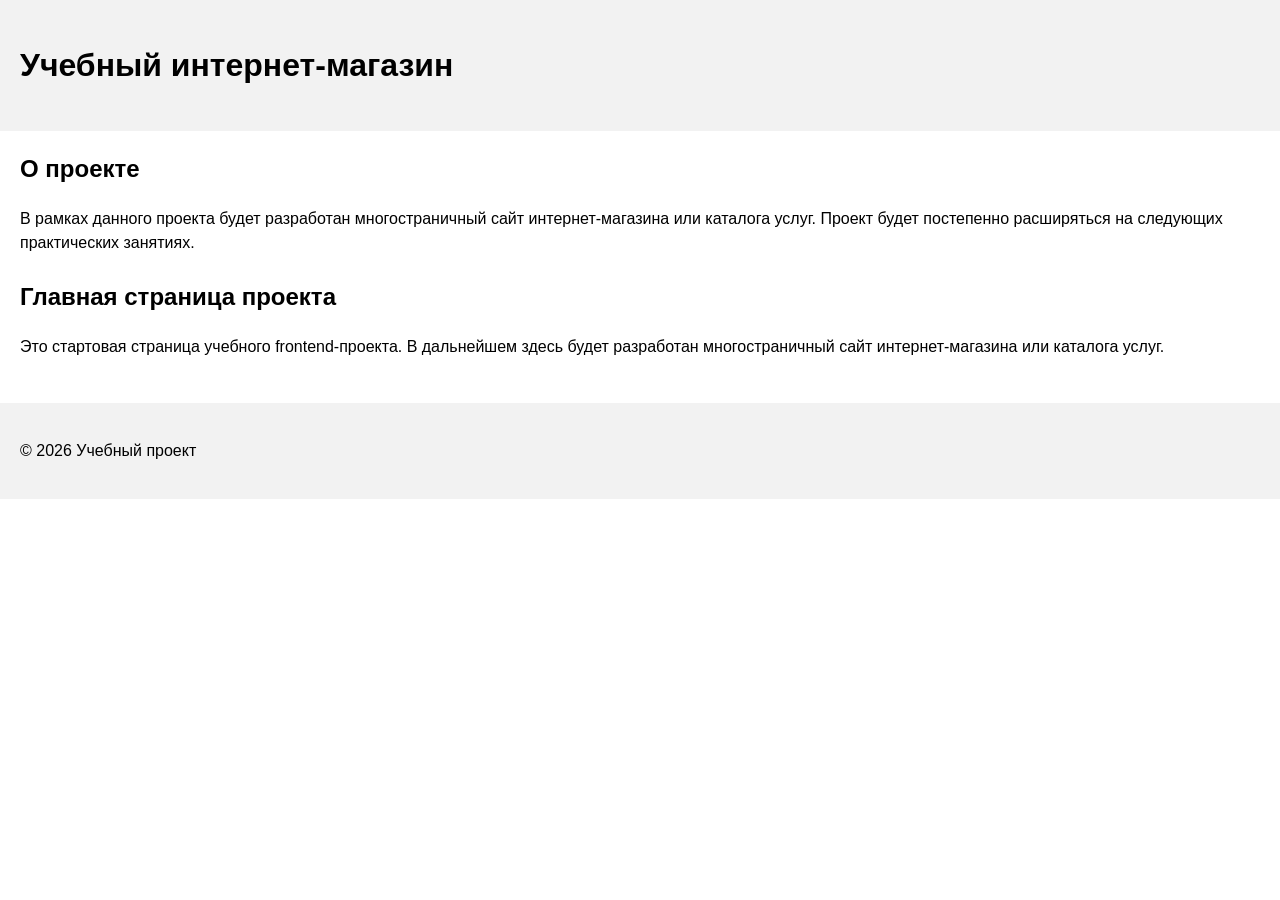
==== index.html @ a5c43457 "feat: add project description section" ====
<!DOCTYPE html>
<html lang="ru">
<head>
    <meta charset="UTF-8">
    <meta name="viewport" content="width=device-width, initial-scale=1.0">
    <title>Каталог товаров</title>
    <link rel="stylesheet" href="css/style.css">
</head>
<body>
    <header>
        <h1>Учебный интернет-магазин</h1>
    </header>
    <main>
        <section>
            <h2>О проекте</h2>
            <p>
                В рамках данного проекта будет разработан многостраничный сайт
                интернет-магазина или каталога услуг. Проект будет постепенно
                расширяться на следующих практических занятиях.
            </p>
        </section>
        <section>
            <h2>Главная страница проекта</h2>
            <p>
                Это стартовая страница учебного frontend-проекта.
                В дальнейшем здесь будет разработан многостраничный сайт
                интернет-магазина или каталога услуг.
            </p>
        </section>
    </main>
    <footer>
        <p>&copy; 2026 Учебный проект</p>
    </footer>
</body>
</html>
---- css/style.css ----
body {
    margin: 0;
    font-family: Arial, sans-serif;
    line-height: 1.5;
}
header,
main,
footer {
    padding: 20px;
}
header {
    background-color: #f2f2f2;
}
footer {
    background-color: #f2f2f2;
}
section {
    margin-bottom: 24px;
}
section h2 {
    margin-top: 0;
}
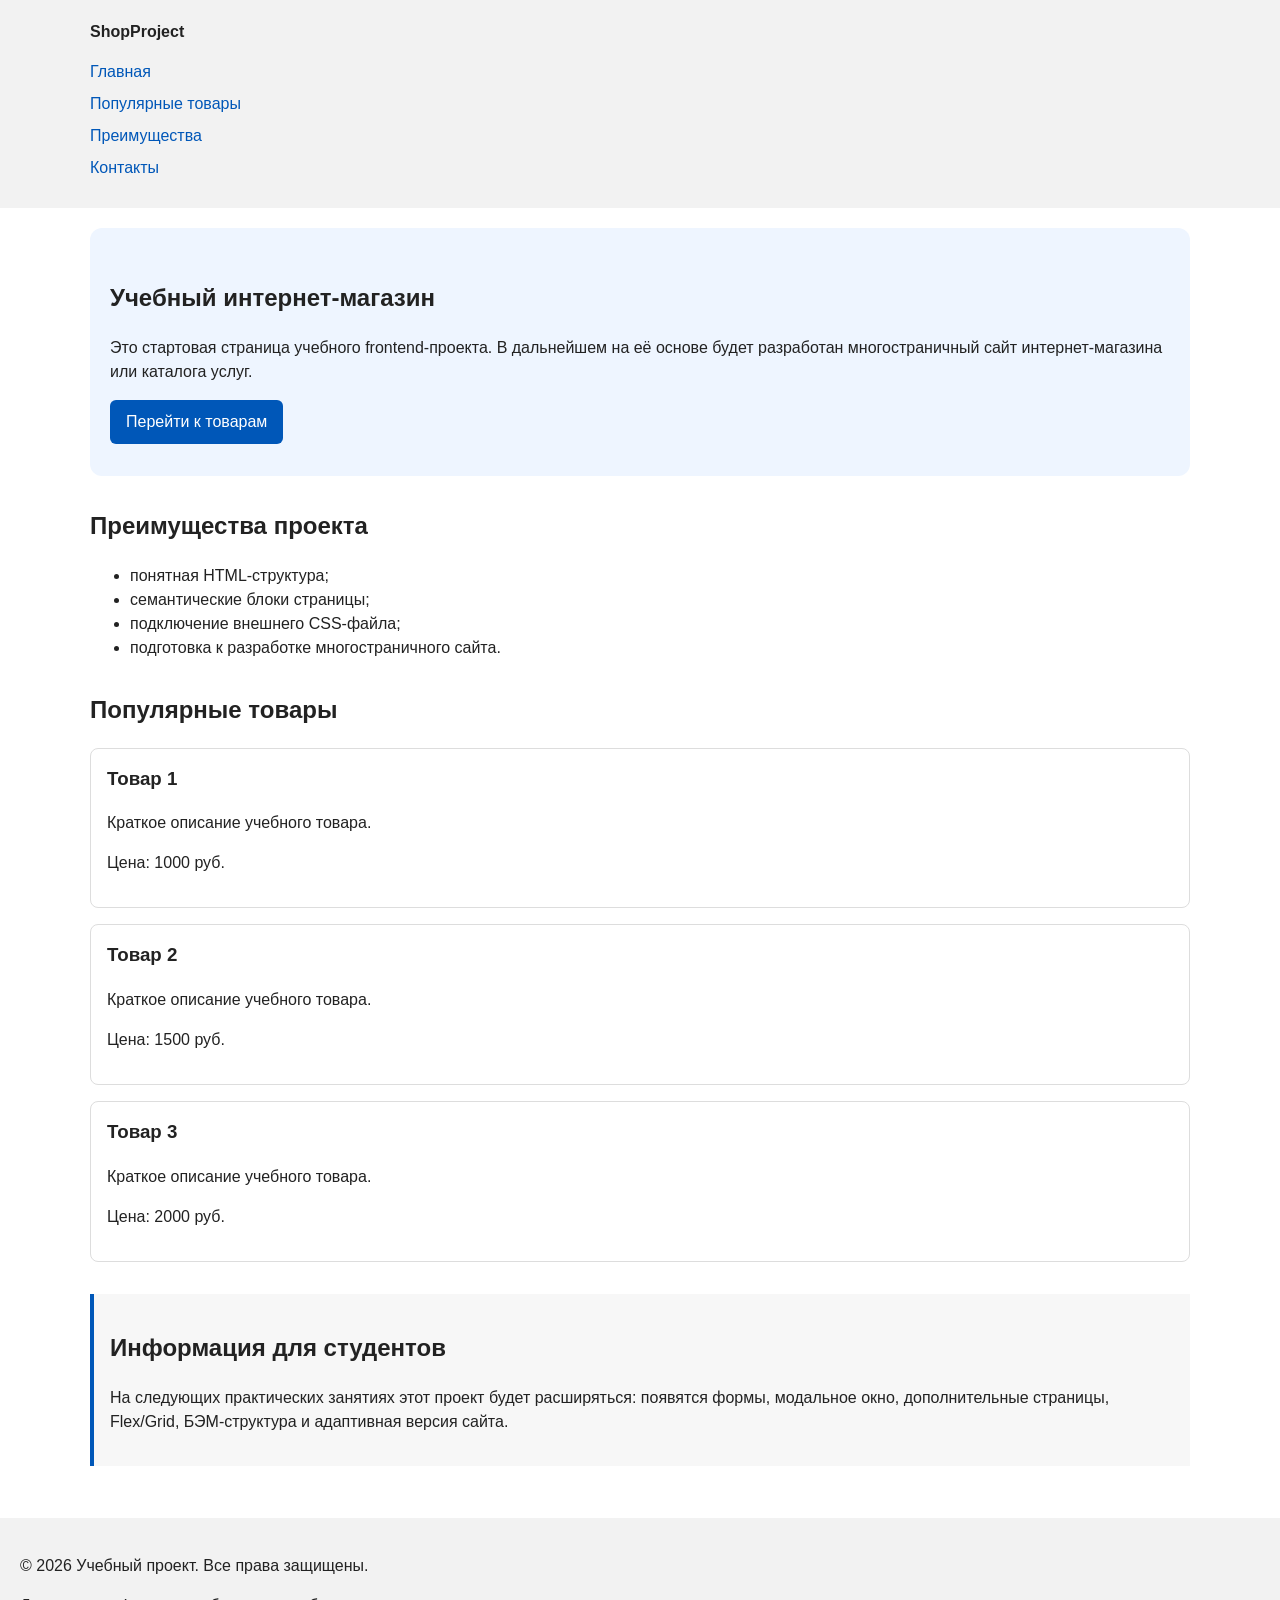
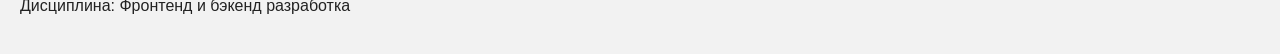
==== commit 74e5b1c3: "feat: add semantic HTML structure and base CSS styles" ====
--- a/index.html
+++ b/index.html
@@ -8,28 +8,67 @@
 </head>
 <body>
     <header>
-        <h1>Учебный интернет-магазин</h1>
+        <div class="site-header">
+            <a class="site-logo" href="index.html">ShopProject</a>
+            <nav class="site-nav" aria-label="Основная навигация">
+                <ul class="site-nav__list">
+                    <li><a href="index.html">Главная</a></li>
+                    <li><a href="#popular">Популярные товары</a></li>
+                    <li><a href="#advantages">Преимущества</a></li>
+                    <li><a href="#contacts">Контакты</a></li>
+                </ul>
+            </nav>
+        </div>
     </header>
     <main>
-        <section>
-            <h2>О проекте</h2>
-            <p>
-                В рамках данного проекта будет разработан многостраничный сайт
-                интернет-магазина или каталога услуг. Проект будет постепенно
-                расширяться на следующих практических занятиях.
-            </p>
-        </section>
-        <section>
-            <h2>Главная страница проекта</h2>
+        <section class="hero">
+            <h1>Учебный интернет-магазин</h1>
             <p>
                 Это стартовая страница учебного frontend-проекта.
-                В дальнейшем здесь будет разработан многостраничный сайт
+                В дальнейшем на её основе будет разработан многостраничный сайт
                 интернет-магазина или каталога услуг.
             </p>
+            <a class="button" href="#popular">Перейти к товарам</a>
         </section>
+        <section class="section" id="advantages">
+            <h2>Преимущества проекта</h2>
+            <ul class="advantages-list">
+                <li>понятная HTML-структура;</li>
+                <li>семантические блоки страницы;</li>
+                <li>подключение внешнего CSS-файла;</li>
+                <li>подготовка к разработке многостраничного сайта.</li>
+            </ul>
+        </section>
+        <section class="section" id="popular">
+            <h2>Популярные товары</h2>
+            <article class="product-card">
+                <h3>Товар 1</h3>
+                <p>Краткое описание учебного товара.</p>
+                <p>Цена: 1000 руб.</p>
+            </article>
+            <article class="product-card">
+                <h3>Товар 2</h3>
+                <p>Краткое описание учебного товара.</p>
+                <p>Цена: 1500 руб.</p>
+             </article>
+            <article class="product-card">
+                <h3>Товар 3</h3>
+                <p>Краткое описание учебного товара.</p>
+                <p>Цена: 2000 руб.</p>
+             </article>
+        </section>
+        <aside class="aside-info">
+            <h2>Информация для студентов</h2>
+            <p>
+                На следующих практических занятиях этот проект будет расширяться:
+                появятся формы, модальное окно, дополнительные страницы, Flex/Grid,
+                БЭМ-структура и адаптивная версия сайта.
+             </p>
+        </aside>
     </main>
-    <footer>
-        <p>&copy; 2026 Учебный проект</p>
+    <footer id="contacts">
+        <p>&copy; 2026 Учебный проект. Все права защищены.</p>
+        <p>Дисциплина: Фронтенд и бэкенд разработка</p>
     </footer>
 </body>
 </html>
--- a/css/style.css
+++ b/css/style.css
@@ -1,22 +1,159 @@
+/*
+Универсальное правило для всех элементов.
+border-box делает расчёт размеров более понятным:
+width включает content, padding и border.
+*/
+* {
+    box-sizing: border-box;
+}
+/*
+Убираем стандартный внешний отступ браузера у body.
+Без этого вокруг страницы может появиться белая рамка.
+*/
 body {
     margin: 0;
     font-family: Arial, sans-serif;
     line-height: 1.5;
+    color: #222222;
+    background-color: #ffffff;
 }
+
+/*
+Задаём внутренние отступы для основных областей страницы.
+Это делает содержимое визуально отделённым от краёв окна браузера.
+*/
 header,
 main,
 footer {
     padding: 20px;
 }
+/*
+Оформляем шапку страницы.
+Пока используется простой светло-серый фон.
+*/
 header {
     background-color: #f2f2f2;
 }
+/*
+Оформляем подвал страницы тем же фоном,
+
+чтобы визуально отделить его от основного содержимого.
+*/
 footer {
     background-color: #f2f2f2;
 }
-section {
-    margin-bottom: 24px;
+
+/*
+Ограничиваем ширину содержимого шапки,
+чтобы оно не растягивалось слишком сильно на широких экранах.
+*/
+.site-header {
+    max-width: 1100px;
+    margin: 0 auto;
 }
-section h2 {
+/*
+Оформляем текстовый логотип.
+*/
+.site-logo {
+    font-weight: bold;
+    text-decoration: none;
+    color: #222222;
+}
+/*
+Убираем стандартные отступы и маркеры списка навигации.
+*/
+.site-nav__list {
+    padding: 0;
+    margin: 16px 0 0;
+    list-style: none;
+}
+/*
+Добавляем расстояние между пунктами меню.
+*/
+.site-nav__list li {
+    margin-bottom: 8px;
+}
+/*
+Оформляем ссылки меню.
+*/
+.site-nav__list a {
+    color: #0057b8;
+    text-decoration: none;
+}
+/*
+При наведении мыши подчёркиваем ссылку.
+Подробно состояния интерфейса будут рассмотрены в практической работе 1.7.
+*/
+.site-nav__list a:hover {
+    text-decoration: underline;
+}
+
+/*
+Hero-блок — первый крупный блок страницы.
+Он визуально отделяется от остальных разделов фоном и отступами.
+*/
+.hero {
+    max-width: 1100px;
+    margin: 0 auto 32px;
+    padding: 32px 20px;
+    background-color: #eef5ff;
+    border-radius: 12px;
+}
+/*
+Общий класс для разделов страницы.
+*/
+.section {
+    max-width: 1100px;
+    margin: 0 auto 32px;
+}
+/*
+Убираем лишний верхний отступ у заголовков разделов.
+*/
+.section h2 {
     margin-top: 0;
+}
+/*
+Карточка товара — самостоятельный блок.
+На следующих занятиях карточки будут доработаны и выстроены в сетку.
+*/
+.product-card {
+    margin-bottom: 16px;
+    padding: 16px;
+    border: 1px solid #dddddd;
+    border-radius: 8px;
+    background-color: #ffffff;
+}
+/*
+Убираем лишний верхний отступ у заголовка карточки.
+*/
+.product-card h3 {
+    margin-top: 0;
+}
+
+/*
+Пока это обычная ссылка, но визуально она оформляется как кнопка.
+*/
+.button {
+    display: inline-block;
+    padding: 10px 16px;
+    color: #ffffff;
+    background-color: #0057b8;
+    text-decoration: none;
+    border-radius: 6px;
+}
+/*
+Простое состояние наведения для кнопки.
+*/
+.button:hover {
+    background-color: #003f86;
+}
+/*
+Дополнительный информационный блок.
+*/
+.aside-info {
+    max-width: 1100px;
+    margin: 0 auto 32px;
+    padding: 16px;
+    border-left: 4px solid #0057b8;
+    background-color: #f7f7f7;
 }
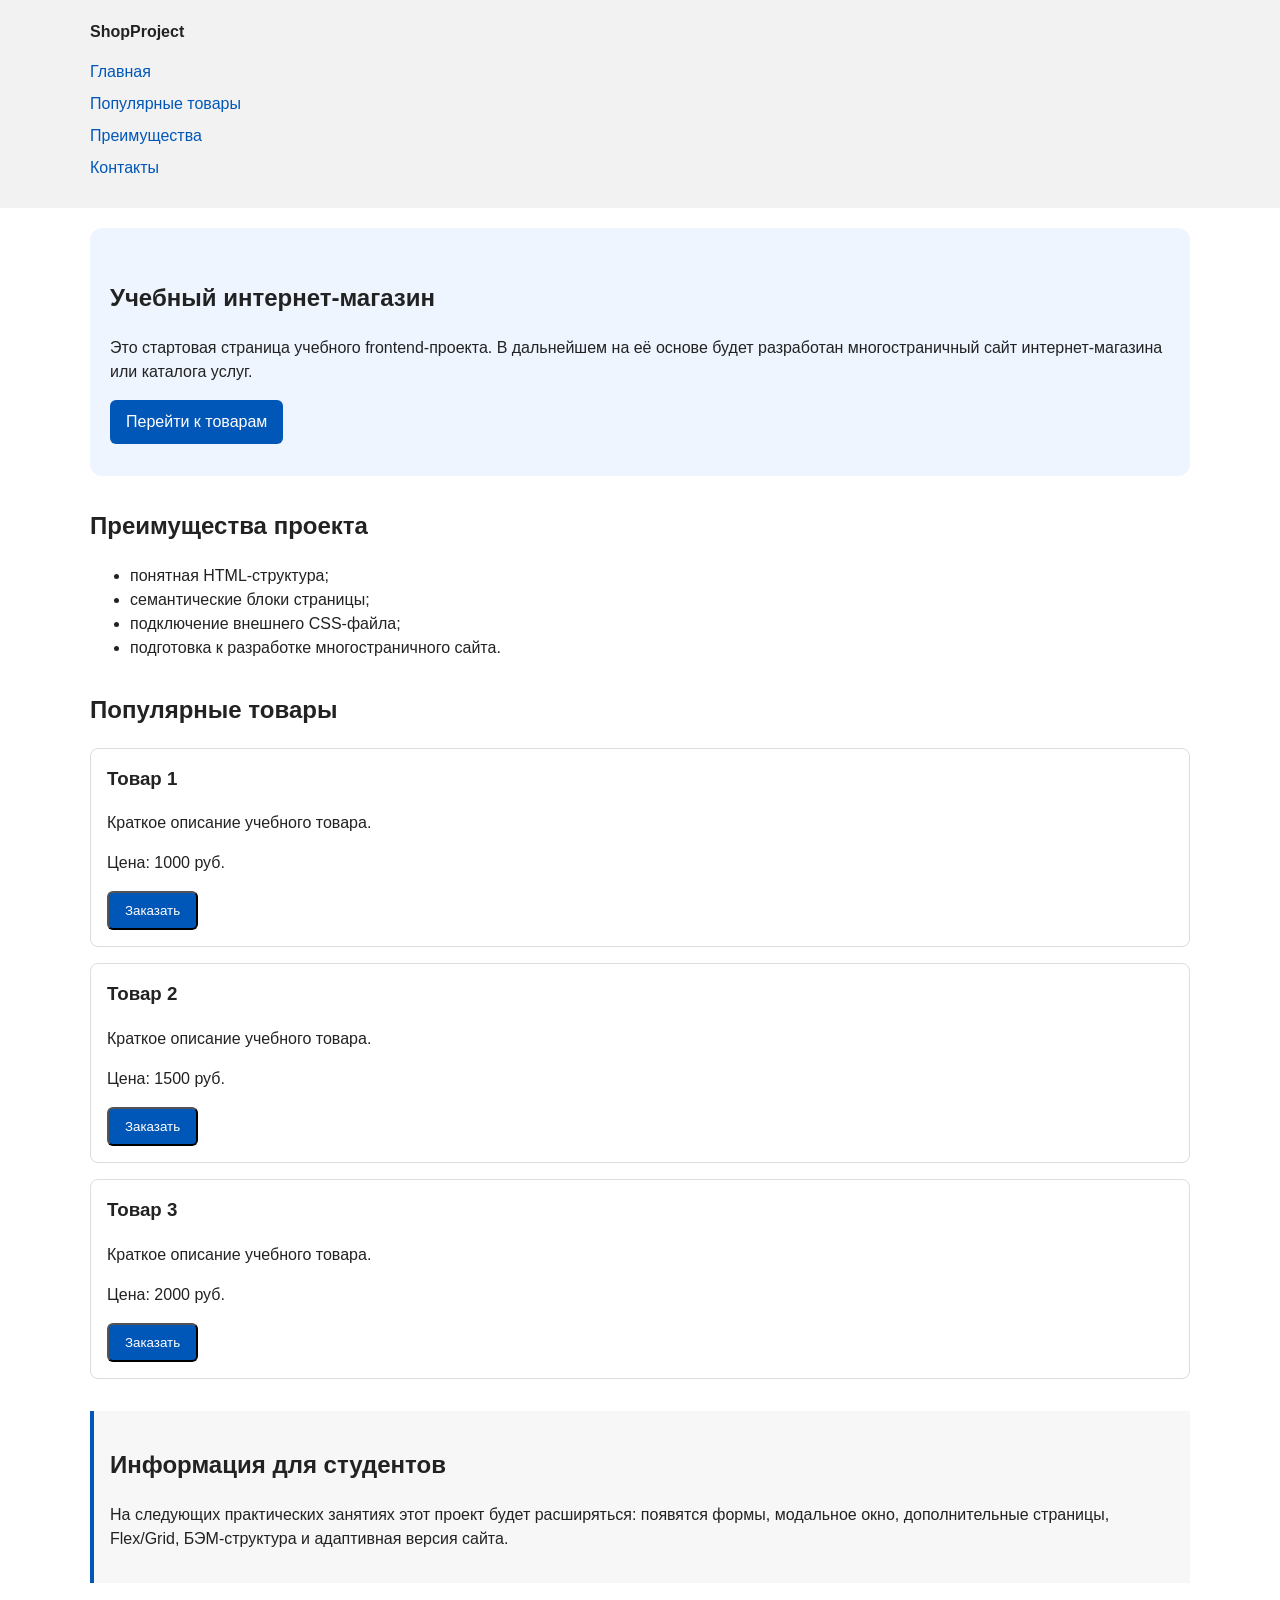
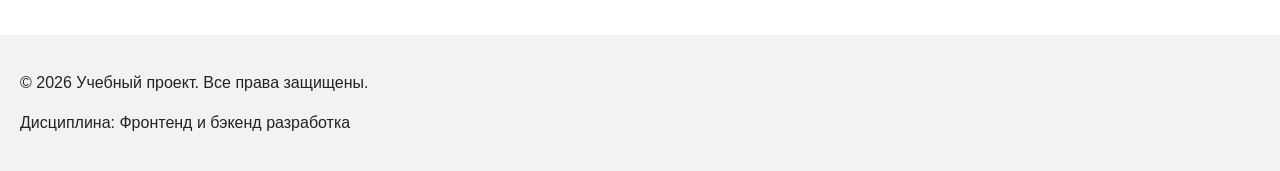
==== commit be32fccc: "feat: add order form modal and validation" ====
--- a/index.html
+++ b/index.html
@@ -5,6 +5,7 @@
     <meta name="viewport" content="width=device-width, initial-scale=1.0">
     <title>Каталог товаров</title>
     <link rel="stylesheet" href="css/style.css">
+    <script src="js/main.js" defer></script>
 </head>
 <body>
     <header>
@@ -45,16 +46,25 @@
                 <h3>Товар 1</h3>
                 <p>Краткое описание учебного товара.</p>
                 <p>Цена: 1000 руб.</p>
+                <button class="button product-card__button" type="button" data-product="Товар1">
+                    Заказать
+                </button>
             </article>
             <article class="product-card">
                 <h3>Товар 2</h3>
                 <p>Краткое описание учебного товара.</p>
                 <p>Цена: 1500 руб.</p>
+                 <button class="button product-card__button" type="button" data-product="Товар1">
+                    Заказать
+                </button>
              </article>
             <article class="product-card">
                 <h3>Товар 3</h3>
                 <p>Краткое описание учебного товара.</p>
                 <p>Цена: 2000 руб.</p>
+                 <button class="button product-card__button" type="button" data-product="Товар1">
+                    Заказать
+                </button>
              </article>
         </section>
         <aside class="aside-info">
@@ -70,5 +80,101 @@
         <p>&copy; 2026 Учебный проект. Все права защищены.</p>
         <p>Дисциплина: Фронтенд и бэкенд разработка</p>
     </footer>
+
+    <dialog class="order-dialog" id="order-dialog" aria-labelledby="order-dialog-title">
+        <h2 id="order-dialog-title">Оформление заявки</h2>
+        <form class="order-form" id="order-form" action="#" method="post" novalidate>
+             <input id="selected-product" name="selected-product" type="hidden">
+
+    <div class="form-field">
+      <label for="order-name">Имя</label>
+      <input
+        id="order-name"
+        name="name"
+        type="text"
+        placeholder="Введите ваше имя"
+        minlength="2"
+        autocomplete="given-name"
+        required
+      >
+    </div>
+
+    <div class="form-field">
+      <label for="order-email">E-mail</label>
+      <input
+        id="order-email"
+        name="email"
+        type="email"
+        placeholder="example@mail.ru"
+        autocomplete="email"
+        required
+      >
+    </div>
+
+    <div class="form-field">
+      <label for="order-phone">Телефон</label>
+      <input
+        id="order-phone"
+        name="phone"
+        type="tel"
+        inputmode="tel"
+        placeholder="+7 (900) 000-00-00"
+        pattern="^\+7 \(\d{3}\) \d{3}-\d{2}-\d{2}$"
+        required
+      >
+      <small>Формат: +7 (900) 000-00-00</small>
+    </div>
+
+    <div class="form-field">
+      <label for="order-date">Дата связи</label>
+      <input
+        id="order-date"
+        name="date"
+        type="date"
+      >
+    </div>
+
+    <div class="form-field">
+      <label for="order-topic">Тема заявки</label>
+      <select id="order-topic" name="topic" required>
+        <option value="">Выберите тему</option>
+        <option value="product">Заказ товара</option>
+        <option value="consultation">Консультация</option>
+        <option value="delivery">Доставка</option>
+      </select>
+    </div>
+
+    <div class="form-field">
+      <label for="order-comment">Комментарий</label>
+      <textarea
+        id="order-comment"
+        name="comment"
+        rows="4"
+        placeholder="Укажите дополнительную информацию"
+      ></textarea>
+    </div>
+
+    <div class="form-field form-field--checkbox">
+      <label>
+        <input
+          id="order-agreement"
+          name="agreement"
+          type="checkbox"
+          required
+        >
+        Я согласен на обработку данных
+      </label>
+    </div>
+
+    <div class="form-actions">
+      <button type="button" id="close-order-dialog">Закрыть</button>
+      <button type="submit">Отправить заявку</button>
+    </div>
+  </form>
+</dialog>
+
+<p class="success-message" id="success-message" hidden>
+  Форма успешно отправлена!
+</p>
 </body>
 </html>
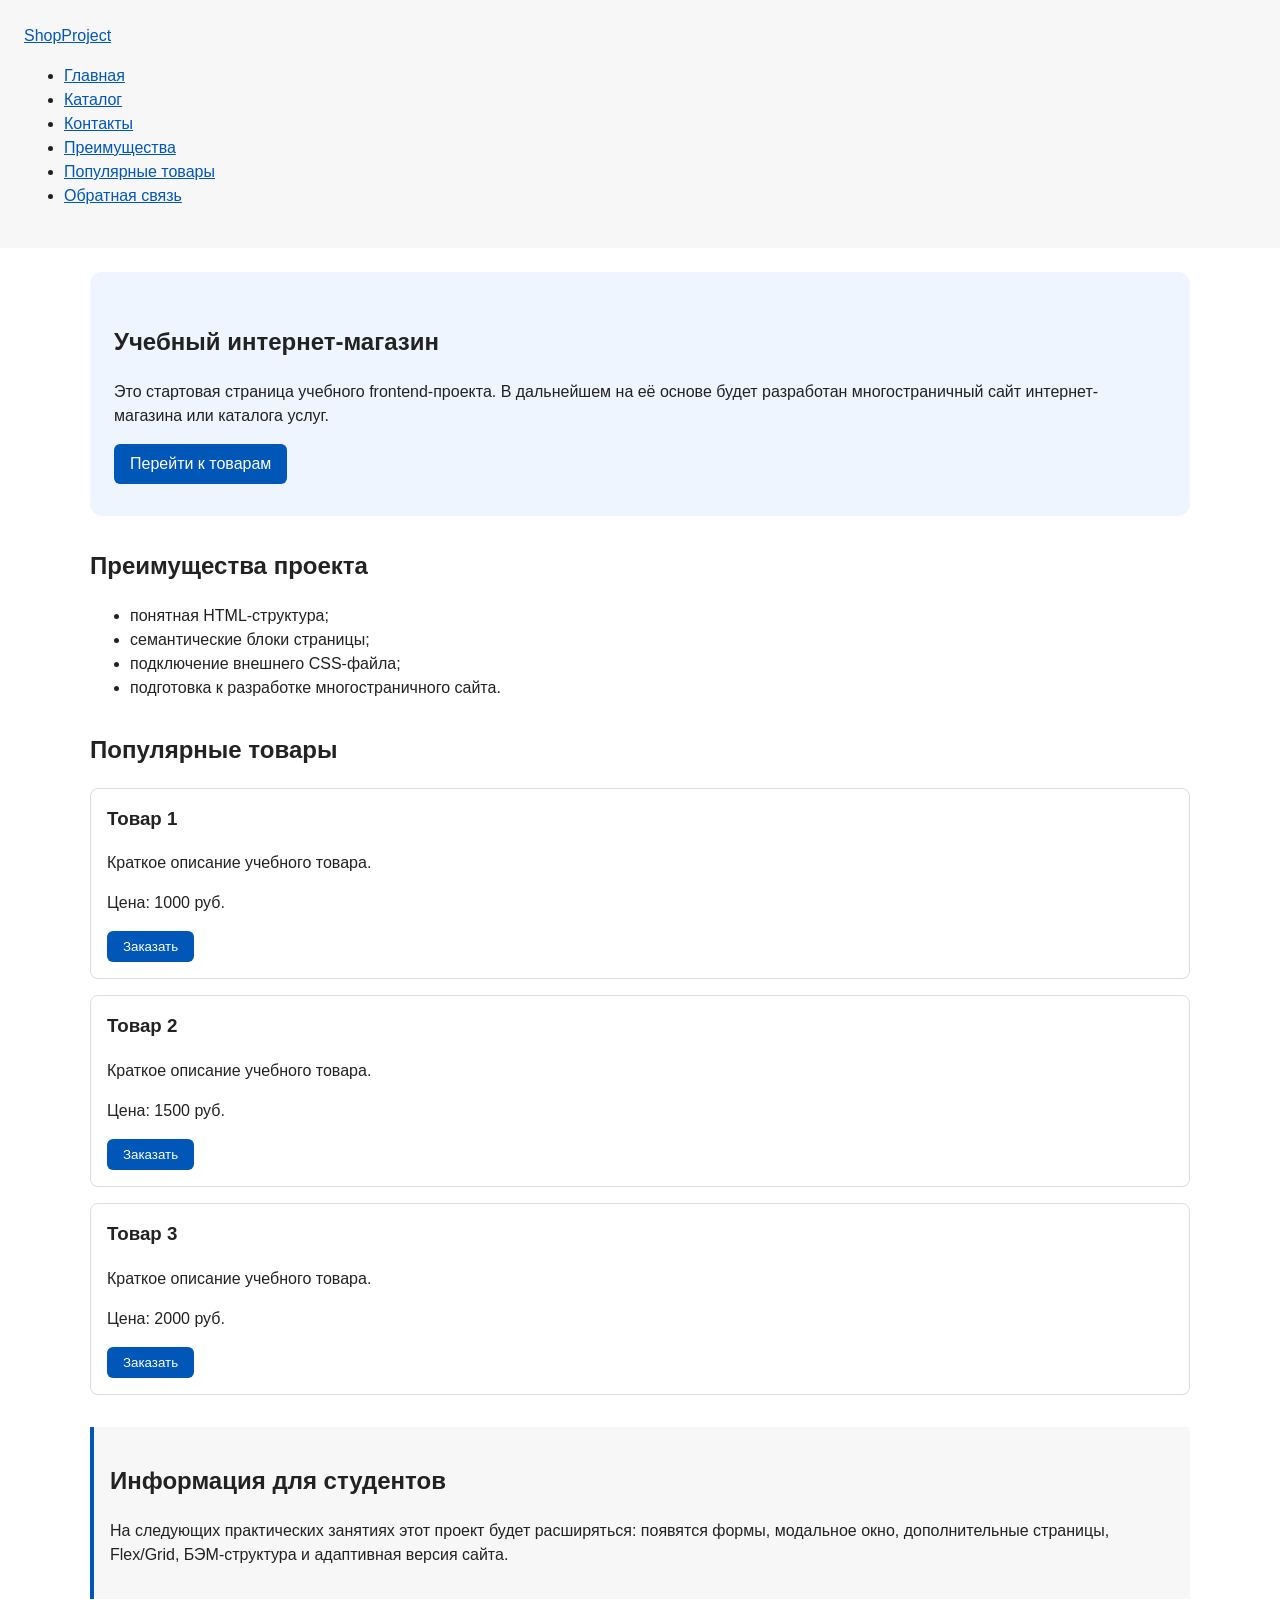
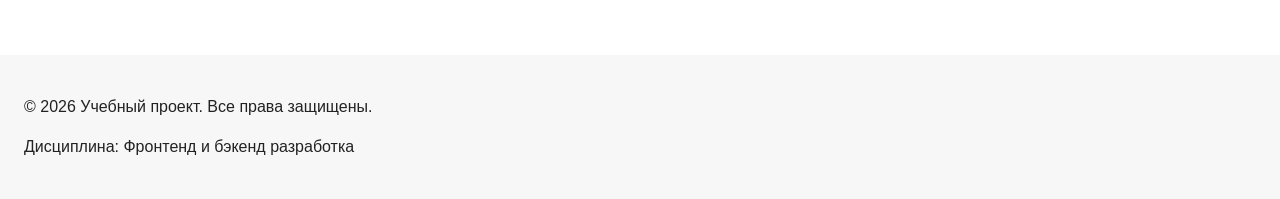
==== commit e0c75600: "отредачил" ====
--- a/index.html
+++ b/index.html
@@ -6,6 +6,10 @@
     <title>Каталог товаров</title>
     <link rel="stylesheet" href="css/style.css">
     <script src="js/main.js" defer></script>
+    <meta property="og:type" content="website">
+    <meta property="og:title" content="Учебный интернет-магазин">
+    <meta property="og:description" content="Учебный frontend-проект интернет-магазина.">
+    <meta property="og:image" content="https://DubVolodenka.github.io/kr1-html-css-shop/images/preview.jpg">
 </head>
 <body>
     <header>
@@ -13,10 +17,12 @@
             <a class="site-logo" href="index.html">ShopProject</a>
             <nav class="site-nav" aria-label="Основная навигация">
                 <ul class="site-nav__list">
-                    <li><a href="index.html">Главная</a></li>
-                    <li><a href="#popular">Популярные товары</a></li>
-                    <li><a href="#advantages">Преимущества</a></li>
-                    <li><a href="#contacts">Контакты</a></li>
+                  <li><a href="index.html">Главная</a></li>
+                  <li><a href="catalog.html">Каталог</a></li>
+                  <li><a href="contacts.html">Контакты</a></li>
+                  <li><a href="index.html#advantages">Преимущества</a></li>
+                  <li><a href="index.html#popular">Популярные товары</a></li>
+                  <li><a href="index.html#contacts">Обратная связь</a></li>
                 </ul>
             </nav>
         </div>
--- a/css/style.css
+++ b/css/style.css
@@ -1,159 +1,247 @@
-/*
-Универсальное правило для всех элементов.
-border-box делает расчёт размеров более понятным:
-width включает content, padding и border.
-*/
+/* =========================================
+   1. Переменные проекта
+   ========================================= */
+:root {
+  /* Основные цвета проекта */
+  --color-bg: #ffffff;
+  --color-text: #222222;
+  --color-muted: #666666;
+  --color-primary: #0057b8;
+  --color-primary-dark: #003f86;
+  --color-border: #dddddd;
+  --color-surface: #f7f7f7;
+  --color-surface-accent: #eef5ff;
+  --color-danger: #b00020;
+  --color-success: #168a2f;
+  --color-success-bg: #eefaf0;
+  --color-white: #ffffff;
+
+  /* Отступы */
+  --space-xs: 4px;
+  --space-sm: 8px;
+  --space-md: 16px;
+  --space-lg: 24px;
+  --space-xl: 32px;
+
+  /* Скругления */
+  --radius-sm: 6px;
+  --radius-md: 8px;
+  --radius-lg: 12px;
+
+  /* Размеры */
+  --container-width: 1100px;
+}
+
+/* =========================================
+   2. Базовые стили
+   ========================================= */
 * {
-    box-sizing: border-box;
-}
-/*
-Убираем стандартный внешний отступ браузера у body.
-Без этого вокруг страницы может появиться белая рамка.
-*/
+  box-sizing: border-box;
+}
+
 body {
-    margin: 0;
-    font-family: Arial, sans-serif;
-    line-height: 1.5;
-    color: #222222;
-    background-color: #ffffff;
-}
-
-/*
-Задаём внутренние отступы для основных областей страницы.
-Это делает содержимое визуально отделённым от краёв окна браузера.
-*/
+  margin: 0;
+  font-family: Arial, sans-serif;
+  line-height: 1.5;
+  color: var(--color-text);
+  background-color: var(--color-bg);
+}
+
 header,
 main,
 footer {
-    padding: 20px;
-}
-/*
-Оформляем шапку страницы.
-Пока используется простой светло-серый фон.
-*/
+  padding: var(--space-lg);
+}
+
 header {
-    background-color: #f2f2f2;
-}
-/*
-Оформляем подвал страницы тем же фоном,
-
-чтобы визуально отделить его от основного содержимого.
-*/
+  background-color: var(--color-surface);
+}
+
 footer {
-    background-color: #f2f2f2;
-}
-
-/*
-Ограничиваем ширину содержимого шапки,
-чтобы оно не растягивалось слишком сильно на широких экранах.
-*/
-.site-header {
-    max-width: 1100px;
-    margin: 0 auto;
-}
-/*
-Оформляем текстовый логотип.
-*/
-.site-logo {
-    font-weight: bold;
-    text-decoration: none;
-    color: #222222;
-}
-/*
-Убираем стандартные отступы и маркеры списка навигации.
-*/
-.site-nav__list {
-    padding: 0;
-    margin: 16px 0 0;
-    list-style: none;
-}
-/*
-Добавляем расстояние между пунктами меню.
-*/
-.site-nav__list li {
-    margin-bottom: 8px;
-}
-/*
-Оформляем ссылки меню.
-*/
-.site-nav__list a {
-    color: #0057b8;
-    text-decoration: none;
-}
-/*
-При наведении мыши подчёркиваем ссылку.
-Подробно состояния интерфейса будут рассмотрены в практической работе 1.7.
-*/
-.site-nav__list a:hover {
-    text-decoration: underline;
-}
-
-/*
-Hero-блок — первый крупный блок страницы.
-Он визуально отделяется от остальных разделов фоном и отступами.
-*/
+  background-color: var(--color-surface);
+}
+
+/* =========================================
+   3. Общие элементы интерфейса
+   ========================================= */
+a {
+  color: var(--color-primary);
+}
+
+a:hover {
+  color: var(--color-primary-dark);
+}
+
+a:focus-visible {
+  outline: 2px solid var(--color-primary);
+  outline-offset: 3px;
+}
+
+.button {
+  display: inline-block;
+  padding: var(--space-sm) var(--space-md);
+  color: var(--color-white);
+  background-color: var(--color-primary);
+  text-decoration: none;
+  border: none;
+  border-radius: var(--radius-sm);
+  cursor: pointer;
+}
+
+.button:hover {
+  background-color: var(--color-primary-dark);
+}
+
+.button:focus-visible {
+  outline: 2px solid var(--color-primary);
+  outline-offset: 3px;
+}
+
+.button:disabled {
+  opacity: 0.6;
+  cursor: not-allowed;
+}
+
+/* =========================================
+   4. Компоненты страницы
+   ========================================= */
 .hero {
-    max-width: 1100px;
-    margin: 0 auto 32px;
-    padding: 32px 20px;
-    background-color: #eef5ff;
-    border-radius: 12px;
-}
-/*
-Общий класс для разделов страницы.
-*/
+  max-width: var(--container-width);
+  margin: 0 auto var(--space-xl);
+  padding: var(--space-xl) var(--space-lg);
+  background-color: var(--color-surface-accent);
+  border-radius: var(--radius-lg);
+}
+
 .section {
-    max-width: 1100px;
-    margin: 0 auto 32px;
-}
-/*
-Убираем лишний верхний отступ у заголовков разделов.
-*/
+  max-width: var(--container-width);
+  margin: 0 auto var(--space-xl);
+}
+
 .section h2 {
-    margin-top: 0;
-}
-/*
-Карточка товара — самостоятельный блок.
-На следующих занятиях карточки будут доработаны и выстроены в сетку.
-*/
+  margin-top: 0;
+}
+
 .product-card {
-    margin-bottom: 16px;
-    padding: 16px;
-    border: 1px solid #dddddd;
-    border-radius: 8px;
-    background-color: #ffffff;
-}
-/*
-Убираем лишний верхний отступ у заголовка карточки.
-*/
+  margin-bottom: var(--space-md);
+  padding: var(--space-md);
+  border: 1px solid var(--color-border);
+  border-radius: var(--radius-md);
+  background-color: var(--color-bg);
+}
+
+.product-card:hover {
+  border-color: var(--color-primary);
+}
+
 .product-card h3 {
-    margin-top: 0;
-}
-
-/*
-Пока это обычная ссылка, но визуально она оформляется как кнопка.
-*/
-.button {
-    display: inline-block;
-    padding: 10px 16px;
-    color: #ffffff;
-    background-color: #0057b8;
-    text-decoration: none;
-    border-radius: 6px;
-}
-/*
-Простое состояние наведения для кнопки.
-*/
-.button:hover {
-    background-color: #003f86;
-}
-/*
-Дополнительный информационный блок.
-*/
+  margin-top: 0;
+}
+
 .aside-info {
-    max-width: 1100px;
-    margin: 0 auto 32px;
-    padding: 16px;
-    border-left: 4px solid #0057b8;
-    background-color: #f7f7f7;
+  max-width: var(--container-width);
+  margin: 0 auto var(--space-xl);
+  padding: var(--space-md);
+  border-left: 4px solid var(--color-primary);
+  background-color: var(--color-surface);
+}
+
+/* =========================================
+   5. Форма и модальное окно
+   ========================================= */
+.order-dialog {
+  width: min(100% - 32px, 560px);
+  padding: var(--space-lg);
+  border: none;
+  border-radius: var(--radius-lg);
+}
+
+.order-dialog::backdrop {
+  background-color: rgba(0, 0, 0, 0.5);
+}
+
+.form-field {
+  margin-bottom: var(--space-md);
+}
+
+.form-field label {
+  display: block;
+  margin-bottom: var(--space-xs);
+}
+
+.form-field input,
+.form-field select,
+.form-field textarea {
+  width: 100%;
+  padding: 10px 12px;
+  border: 1px solid var(--color-border);
+  border-radius: var(--radius-sm);
+  font: inherit;
+}
+
+.form-field input[type="checkbox"] {
+  width: auto;
+}
+
+.form-field small {
+  display: block;
+  margin-top: var(--space-xs);
+  color: var(--color-muted);
+}
+
+.form-field input:hover,
+.form-field select:hover,
+.form-field textarea:hover {
+  border-color: var(--color-primary);
+}
+
+.form-field input:focus-visible,
+.form-field select:focus-visible,
+.form-field textarea:focus-visible,
+.form-actions button:focus-visible {
+  outline: 2px solid var(--color-primary);
+  outline-offset: 3px;
+}
+
+[aria-invalid="true"] {
+  border-color: var(--color-danger);
+}
+
+.success-message {
+  max-width: var(--container-width);
+  margin: var(--space-lg) auto;
+  padding: var(--space-md);
+  border-left: 4px solid var(--color-success);
+  background-color: var(--color-success-bg);
+}
+
+/* =========================================
+   6. Навигация (хлебные крошки)
+   ========================================= */
+.breadcrumbs {
+  max-width: var(--container-width);
+  margin: 0 auto var(--space-md);
+  font-size: 14px;
+  color: var(--color-muted);
+}
+
+.breadcrumbs a {
+  color: var(--color-primary);
+}
+
+.breadcrumbs span::before {
+  content: " / ";
+  color: var(--color-muted);
+}
+
+/* =========================================
+   7. Поведение и доступность
+   ========================================= */
+html {
+  scroll-behavior: smooth;
+}
+
+:target {
+  outline: 2px dashed var(--color-primary);
+  outline-offset: 4px;
 }
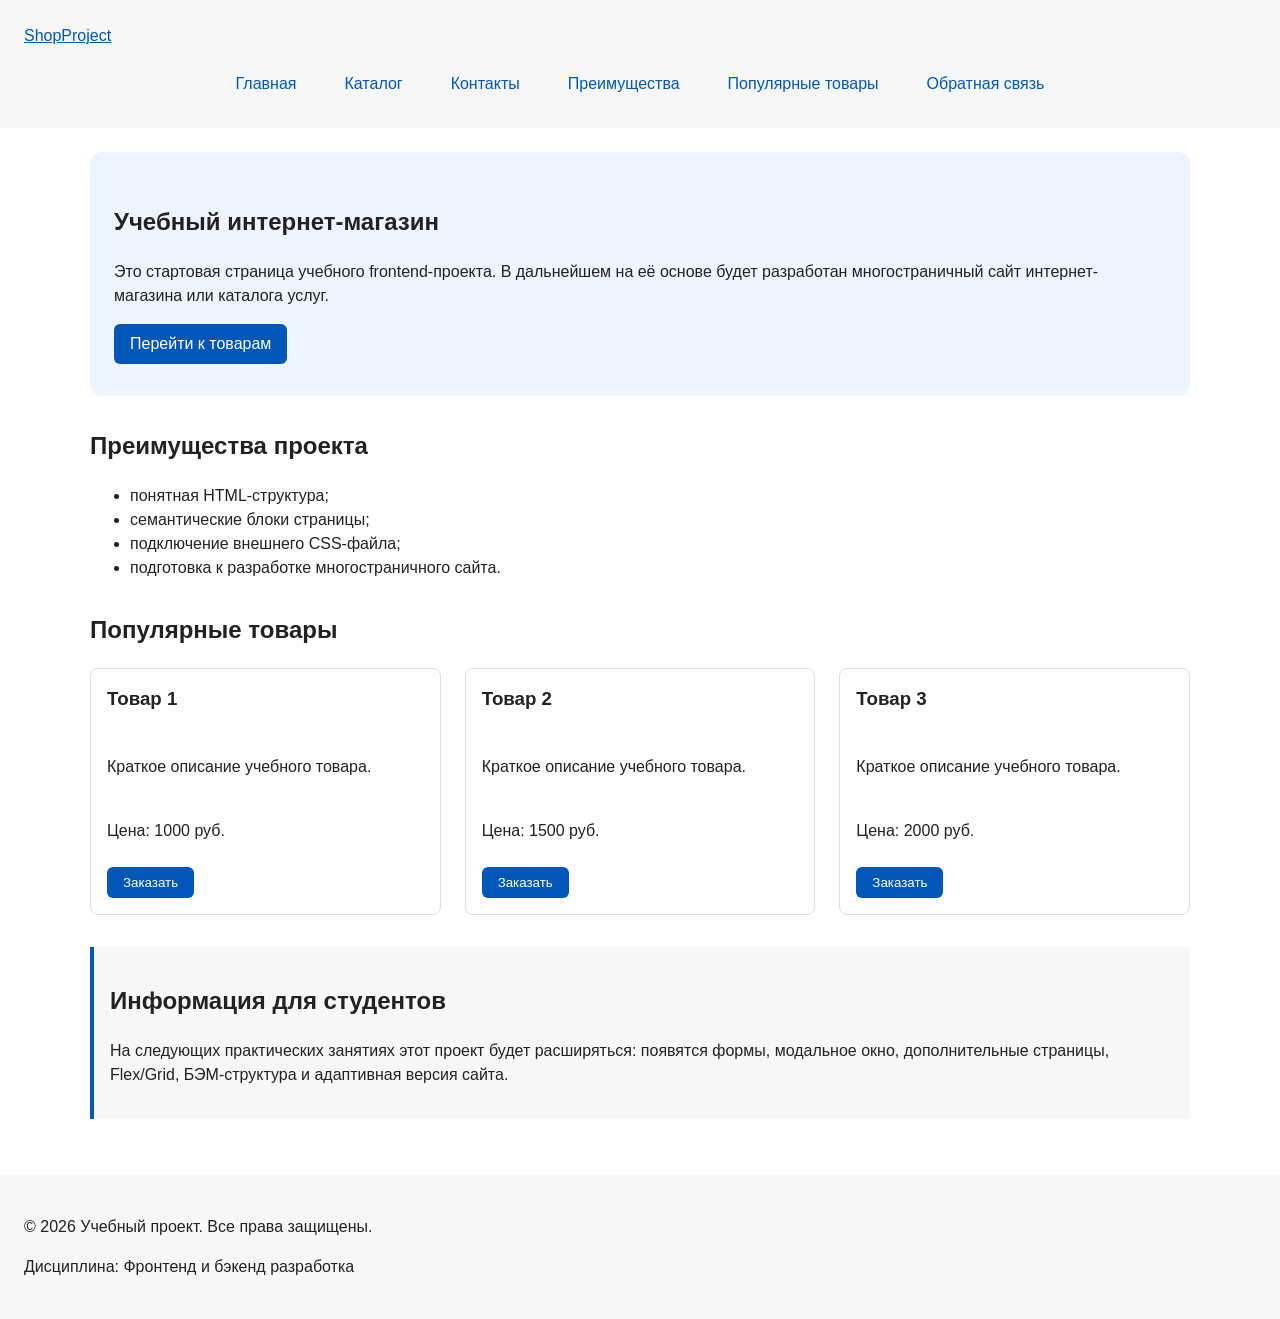
==== commit 813ab887: "feat: add flex navigation and grid catalog layout" ====
--- a/index.html
+++ b/index.html
@@ -1,186 +1,198 @@
 <!DOCTYPE html>
 <html lang="ru">
 <head>
-    <meta charset="UTF-8">
-    <meta name="viewport" content="width=device-width, initial-scale=1.0">
-    <title>Каталог товаров</title>
-    <link rel="stylesheet" href="css/style.css">
-    <script src="js/main.js" defer></script>
-    <meta property="og:type" content="website">
-    <meta property="og:title" content="Учебный интернет-магазин">
-    <meta property="og:description" content="Учебный frontend-проект интернет-магазина.">
-    <meta property="og:image" content="https://DubVolodenka.github.io/kr1-html-css-shop/images/preview.jpg">
+  <meta charset="UTF-8">
+  <meta name="viewport" content="width=device-width, initial-scale=1.0">
+  <title>Каталог товаров</title>
+  <link rel="stylesheet" href="css/style.css">
+  <script src="js/main.js" defer></script>
+  <meta property="og:type" content="website">
+  <meta property="og:title" content="Учебный интернет-магазин">
+  <meta property="og:description" content="Учебный frontend-проект интернет-магазина.">
+  <meta property="og:image" content="https://DubVolodenka.github.io/kr1-html-css-shop/images/preview.jpg">
 </head>
 <body>
-    <header>
-        <div class="site-header">
-            <a class="site-logo" href="index.html">ShopProject</a>
-            <nav class="site-nav" aria-label="Основная навигация">
-                <ul class="site-nav__list">
-                  <li><a href="index.html">Главная</a></li>
-                  <li><a href="catalog.html">Каталог</a></li>
-                  <li><a href="contacts.html">Контакты</a></li>
-                  <li><a href="index.html#advantages">Преимущества</a></li>
-                  <li><a href="index.html#popular">Популярные товары</a></li>
-                  <li><a href="index.html#contacts">Обратная связь</a></li>
-                </ul>
-            </nav>
-        </div>
-    </header>
-    <main>
-        <section class="hero">
-            <h1>Учебный интернет-магазин</h1>
-            <p>
-                Это стартовая страница учебного frontend-проекта.
-                В дальнейшем на её основе будет разработан многостраничный сайт
-                интернет-магазина или каталога услуг.
-            </p>
-            <a class="button" href="#popular">Перейти к товарам</a>
-        </section>
-        <section class="section" id="advantages">
-            <h2>Преимущества проекта</h2>
-            <ul class="advantages-list">
-                <li>понятная HTML-структура;</li>
-                <li>семантические блоки страницы;</li>
-                <li>подключение внешнего CSS-файла;</li>
-                <li>подготовка к разработке многостраничного сайта.</li>
-            </ul>
-        </section>
-        <section class="section" id="popular">
-            <h2>Популярные товары</h2>
-            <article class="product-card">
-                <h3>Товар 1</h3>
-                <p>Краткое описание учебного товара.</p>
-                <p>Цена: 1000 руб.</p>
-                <button class="button product-card__button" type="button" data-product="Товар1">
-                    Заказать
-                </button>
-            </article>
-            <article class="product-card">
-                <h3>Товар 2</h3>
-                <p>Краткое описание учебного товара.</p>
-                <p>Цена: 1500 руб.</p>
-                 <button class="button product-card__button" type="button" data-product="Товар1">
-                    Заказать
-                </button>
-             </article>
-            <article class="product-card">
-                <h3>Товар 3</h3>
-                <p>Краткое описание учебного товара.</p>
-                <p>Цена: 2000 руб.</p>
-                 <button class="button product-card__button" type="button" data-product="Товар1">
-                    Заказать
-                </button>
-             </article>
-        </section>
-        <aside class="aside-info">
-            <h2>Информация для студентов</h2>
-            <p>
-                На следующих практических занятиях этот проект будет расширяться:
-                появятся формы, модальное окно, дополнительные страницы, Flex/Grid,
-                БЭМ-структура и адаптивная версия сайта.
-             </p>
-        </aside>
-    </main>
-    <footer id="contacts">
-        <p>&copy; 2026 Учебный проект. Все права защищены.</p>
-        <p>Дисциплина: Фронтенд и бэкенд разработка</p>
-    </footer>
+  <header>
+    <div class="site-header">
+      <a class="site-logo" href="index.html">ShopProject</a>
 
-    <dialog class="order-dialog" id="order-dialog" aria-labelledby="order-dialog-title">
-        <h2 id="order-dialog-title">Оформление заявки</h2>
-        <form class="order-form" id="order-form" action="#" method="post" novalidate>
-             <input id="selected-product" name="selected-product" type="hidden">
+      <nav class="site-nav" aria-label="Основная навигация">
+        <ul class="site-nav__list">
+          <li><a href="index.html">Главная</a></li>
+          <li><a href="catalog.html">Каталог</a></li>
+          <li><a href="contacts.html">Контакты</a></li>
+          <li><a href="index.html#advantages">Преимущества</a></li>
+          <li><a href="index.html#popular">Популярные товары</a></li>
+          <li><a href="index.html#contacts">Обратная связь</a></li>
+        </ul>
+      </nav>
+    </div>
+  </header>
 
-    <div class="form-field">
-      <label for="order-name">Имя</label>
-      <input
-        id="order-name"
-        name="name"
-        type="text"
-        placeholder="Введите ваше имя"
-        minlength="2"
-        autocomplete="given-name"
-        required
-      >
-    </div>
+  <main>
+    <section class="hero">
+      <h1>Учебный интернет-магазин</h1>
+      <p>
+        Это стартовая страница учебного frontend-проекта.
+        В дальнейшем на её основе будет разработан многостраничный сайт
+        интернет-магазина или каталога услуг.
+      </p>
+      <a class="button" href="#popular">Перейти к товарам</a>
+    </section>
 
-    <div class="form-field">
-      <label for="order-email">E-mail</label>
-      <input
-        id="order-email"
-        name="email"
-        type="email"
-        placeholder="example@mail.ru"
-        autocomplete="email"
-        required
-      >
-    </div>
+    <section class="section" id="advantages">
+      <h2>Преимущества проекта</h2>
+      <ul class="advantages-list">
+        <li>понятная HTML-структура;</li>
+        <li>семантические блоки страницы;</li>
+        <li>подключение внешнего CSS-файла;</li>
+        <li>подготовка к разработке многостраничного сайта.</li>
+      </ul>
+    </section>
 
-    <div class="form-field">
-      <label for="order-phone">Телефон</label>
-      <input
-        id="order-phone"
-        name="phone"
-        type="tel"
-        inputmode="tel"
-        placeholder="+7 (900) 000-00-00"
-        pattern="^\+7 \(\d{3}\) \d{3}-\d{2}-\d{2}$"
-        required
-      >
-      <small>Формат: +7 (900) 000-00-00</small>
-    </div>
+    <section class="section" id="popular">
+      <h2>Популярные товары</h2>
 
-    <div class="form-field">
-      <label for="order-date">Дата связи</label>
-      <input
-        id="order-date"
-        name="date"
-        type="date"
-      >
-    </div>
+      <div class="products-grid">
+        <article class="product-card">
+          <h3>Товар 1</h3>
+          <p>Краткое описание учебного товара.</p>
+          <p>Цена: 1000 руб.</p>
+          <button class="button product-card__button" type="button" data-product="Товар 1">
+            Заказать
+          </button>
+        </article>
 
-    <div class="form-field">
-      <label for="order-topic">Тема заявки</label>
-      <select id="order-topic" name="topic" required>
-        <option value="">Выберите тему</option>
-        <option value="product">Заказ товара</option>
-        <option value="consultation">Консультация</option>
-        <option value="delivery">Доставка</option>
-      </select>
-    </div>
+        <article class="product-card">
+          <h3>Товар 2</h3>
+          <p>Краткое описание учебного товара.</p>
+          <p>Цена: 1500 руб.</p>
+          <button class="button product-card__button" type="button" data-product="Товар 2">
+            Заказать
+          </button>
+        </article>
 
-    <div class="form-field">
-      <label for="order-comment">Комментарий</label>
-      <textarea
-        id="order-comment"
-        name="comment"
-        rows="4"
-        placeholder="Укажите дополнительную информацию"
-      ></textarea>
-    </div>
+        <article class="product-card">
+          <h3>Товар 3</h3>
+          <p>Краткое описание учебного товара.</p>
+          <p>Цена: 2000 руб.</p>
+          <button class="button product-card__button" type="button" data-product="Товар 3">
+            Заказать
+          </button>
+        </article>
+      </div>
+    </section>
 
-    <div class="form-field form-field--checkbox">
-      <label>
+    <aside class="aside-info">
+      <h2>Информация для студентов</h2>
+      <p>
+        На следующих практических занятиях этот проект будет расширяться:
+        появятся формы, модальное окно, дополнительные страницы, Flex/Grid,
+        БЭМ-структура и адаптивная версия сайта.
+      </p>
+    </aside>
+  </main>
+
+  <footer id="contacts">
+    <p>&copy; 2026 Учебный проект. Все права защищены.</p>
+    <p>Дисциплина: Фронтенд и бэкенд разработка</p>
+  </footer>
+
+  <dialog class="order-dialog" id="order-dialog" aria-labelledby="order-dialog-title">
+    <h2 id="order-dialog-title">Оформление заявки</h2>
+
+    <form class="order-form" id="order-form" action="#" method="post" novalidate>
+      <input id="selected-product" name="selected-product" type="hidden">
+
+      <div class="form-field">
+        <label for="order-name">Имя</label>
         <input
-          id="order-agreement"
-          name="agreement"
-          type="checkbox"
+          id="order-name"
+          name="name"
+          type="text"
+          placeholder="Введите ваше имя"
+          minlength="2"
+          autocomplete="given-name"
           required
         >
-        Я согласен на обработку данных
-      </label>
-    </div>
+      </div>
 
-    <div class="form-actions">
-      <button type="button" id="close-order-dialog">Закрыть</button>
-      <button type="submit">Отправить заявку</button>
-    </div>
-  </form>
-</dialog>
+      <div class="form-field">
+        <label for="order-email">E-mail</label>
+        <input
+          id="order-email"
+          name="email"
+          type="email"
+          placeholder="example@mail.ru"
+          autocomplete="email"
+          required
+        >
+      </div>
 
-<p class="success-message" id="success-message" hidden>
-  Форма успешно отправлена!
-</p>
+      <div class="form-field">
+        <label for="order-phone">Телефон</label>
+        <input
+          id="order-phone"
+          name="phone"
+          type="tel"
+          inputmode="tel"
+          placeholder="+7 (900) 000-00-00"
+          pattern="^\+7 \(\d{3}\) \d{3}-\d{2}-\d{2}$"
+          required
+        >
+        <small>Формат: +7 (900) 000-00-00</small>
+      </div>
+
+      <div class="form-field">
+        <label for="order-date">Дата связи</label>
+        <input
+          id="order-date"
+          name="date"
+          type="date"
+        >
+      </div>
+
+      <div class="form-field">
+        <label for="order-topic">Тема заявки</label>
+        <select id="order-topic" name="topic" required>
+          <option value="">Выберите тему</option>
+          <option value="product">Заказ товара</option>
+          <option value="consultation">Консультация</option>
+          <option value="delivery">Доставка</option>
+        </select>
+      </div>
+
+      <div class="form-field">
+        <label for="order-comment">Комментарий</label>
+        <textarea
+          id="order-comment"
+          name="comment"
+          rows="4"
+          placeholder="Укажите дополнительную информацию"
+        ></textarea>
+      </div>
+
+      <div class="form-field form-field--checkbox">
+        <label>
+          <input
+            id="order-agreement"
+            name="agreement"
+            type="checkbox"
+            required
+          >
+          Я согласен на обработку данных
+        </label>
+      </div>
+
+      <div class="form-actions">
+        <button type="button" id="close-order-dialog">Закрыть</button>
+        <button type="submit">Отправить заявку</button>
+      </div>
+    </form>
+  </dialog>
+
+  <p class="success-message" id="success-message" hidden>
+    Форма успешно отправлена!
+  </p>
 </body>
 </html>
--- a/css/style.css
+++ b/css/style.css
@@ -123,11 +123,19 @@
 }
 
 .product-card {
-  margin-bottom: var(--space-md);
+  display: flex;
+  flex-direction: column;
+  gap: var(--space-sm);
+  margin-bottom: 0;
   padding: var(--space-md);
   border: 1px solid var(--color-border);
   border-radius: var(--radius-md);
   background-color: var(--color-bg);
+}
+
+.product-card .button {
+  margin-top: auto;
+  align-self: flex-start;
 }
 
 .product-card:hover {
@@ -244,4 +252,93 @@
 :target {
   outline: 2px dashed var(--color-primary);
   outline-offset: 4px;
+}
+
+/* =========================================
+   8. Навигация сайта
+   ========================================= */
+.site-nav__list {
+  display: flex;
+  flex-wrap: wrap;
+  justify-content: center;
+  align-items: center;
+  gap: var(--space-md);
+  padding: 0;
+  margin: var(--space-md) 0 0;
+  list-style: none;
+}
+
+.site-nav__list a {
+  display: inline-block;
+  padding: var(--space-sm) var(--space-md);
+  color: var(--color-primary);
+  text-decoration: none;
+  border-radius: var(--radius-sm);
+}
+
+.site-nav__list a:hover {
+  color: var(--color-white);
+  background-color: var(--color-primary);
+}
+
+/* =========================================
+   9. Каталог и сетки
+   ========================================= */
+.products-grid {
+  display: grid;
+  grid-template-columns: repeat(3, 1fr);
+  gap: var(--space-lg);
+}
+
+.catalog-layout {
+  max-width: var(--container-width);
+  margin: 0 auto var(--space-xl);
+  display: grid;
+  grid-template-columns: 260px 1fr;
+  grid-template-areas: "filters products";
+  gap: var(--space-lg);
+}
+
+.catalog-filters {
+  grid-area: filters;
+  padding: var(--space-md);
+  border: 1px solid var(--color-border);
+  border-radius: var(--radius-md);
+  background-color: var(--color-surface);
+}
+
+.catalog-products {
+  grid-area: products;
+}
+
+/* =========================================
+   10. Форма фильтров
+   ========================================= */
+.filters-form {
+  display: grid;
+  gap: var(--space-md);
+}
+
+.filters-form fieldset {
+  margin: 0;
+  padding: var(--space-md);
+  border: 1px solid var(--color-border);
+  border-radius: var(--radius-sm);
+}
+
+.filters-form legend {
+  font-weight: 700;
+}
+
+.filters-form label {
+  display: block;
+  margin-bottom: var(--space-sm);
+}
+
+.filters-form input[type="number"] {
+  width: 100%;
+  padding: 8px 10px;
+  border: 1px solid var(--color-border);
+  border-radius: var(--radius-sm);
+  font: inherit;
 }
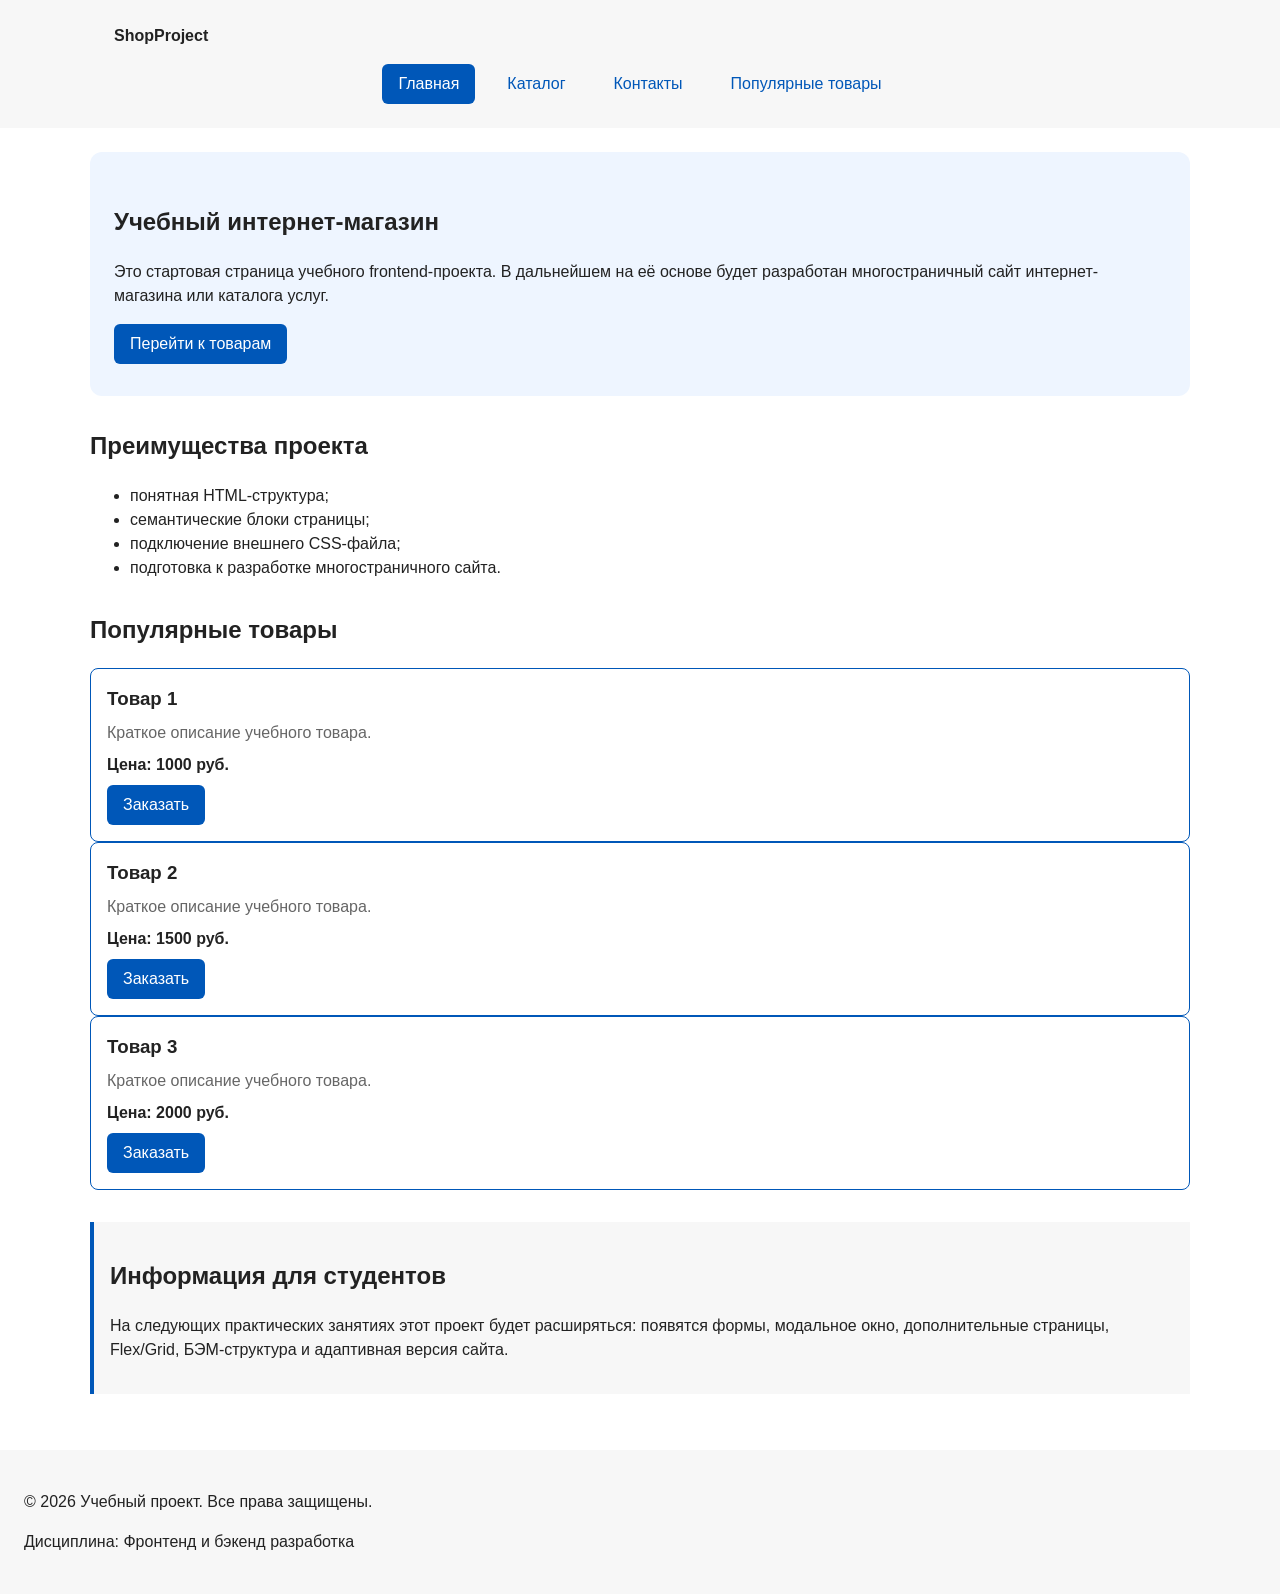
==== commit bd03ab3f: "refactor: apply BEM naming to CSS classes" ====
--- a/index.html
+++ b/index.html
@@ -12,22 +12,32 @@
   <meta property="og:image" content="https://DubVolodenka.github.io/kr1-html-css-shop/images/preview.jpg">
 </head>
 <body>
-  <header>
-    <div class="site-header">
-      <a class="site-logo" href="index.html">ShopProject</a>
-
-      <nav class="site-nav" aria-label="Основная навигация">
-        <ul class="site-nav__list">
-          <li><a href="index.html">Главная</a></li>
-          <li><a href="catalog.html">Каталог</a></li>
-          <li><a href="contacts.html">Контакты</a></li>
-          <li><a href="index.html#advantages">Преимущества</a></li>
-          <li><a href="index.html#popular">Популярные товары</a></li>
-          <li><a href="index.html#contacts">Обратная связь</a></li>
-        </ul>
-      </nav>
-    </div>
-  </header>
+<header class="site-header">
+  <div class="site-header__inner">
+    <a class="site-header__logo" href="index.html">ShopProject</a>
+
+    <nav class="site-nav" aria-label="Основная навигация">
+      <ul class="site-nav__list">
+        <li class="site-nav__item">
+          <a class="site-nav__link site-nav__link--active" href="index.html">
+            Главная
+          </a>
+        </li>
+        <li class="site-nav__item">
+          <a class="site-nav__link" href="catalog.html">Каталог</a>
+        </li>
+        <li class="site-nav__item">
+          <a class="site-nav__link" href="contacts.html">Контакты</a>
+        </li>
+        <li class="site-nav__item">
+          <a class="site-nav__link" href="index.html#popular">
+            Популярные товары
+          </a>
+        </li>
+      </ul>
+    </nav>
+  </div>
+</header>
 
   <main>
     <section class="hero">
@@ -37,7 +47,7 @@
         В дальнейшем на её основе будет разработан многостраничный сайт
         интернет-магазина или каталога услуг.
       </p>
-      <a class="button" href="#popular">Перейти к товарам</a>
+      <a class="button button--primary" href="#popular">Перейти к товарам</a>
     </section>
 
     <section class="section" id="advantages">
@@ -53,30 +63,43 @@
     <section class="section" id="popular">
       <h2>Популярные товары</h2>
 
-      <div class="products-grid">
-        <article class="product-card">
-          <h3>Товар 1</h3>
-          <p>Краткое описание учебного товара.</p>
-          <p>Цена: 1000 руб.</p>
-          <button class="button product-card__button" type="button" data-product="Товар 1">
+      <!-- ЗАМЕНЕНО: products-grid -> products-container -->
+      <div class="products-container">
+        <article class="product-card product-card--featured">
+          <h3 class="product-card__title">Товар 1</h3>
+          <p class="product-card__description">Краткое описание учебного товара.</p>
+          <p class="product-card__price">Цена: 1000 руб.</p>
+          <button
+            class="button button--primary product-card__button"
+            type="button"
+            data-product="Товар 1"
+          >
             Заказать
           </button>
         </article>
 
-        <article class="product-card">
-          <h3>Товар 2</h3>
-          <p>Краткое описание учебного товара.</p>
-          <p>Цена: 1500 руб.</p>
-          <button class="button product-card__button" type="button" data-product="Товар 2">
+        <article class="product-card product-card--featured">
+          <h3 class="product-card__title">Товар 2</h3>
+          <p class="product-card__description">Краткое описание учебного товара.</p>
+          <p class="product-card__price">Цена: 1500 руб.</p>
+          <button
+            class="button button--primary product-card__button"
+            type="button"
+            data-product="Товар 2"
+          >
             Заказать
           </button>
         </article>
 
-        <article class="product-card">
-          <h3>Товар 3</h3>
-          <p>Краткое описание учебного товара.</p>
-          <p>Цена: 2000 руб.</p>
-          <button class="button product-card__button" type="button" data-product="Товар 3">
+        <article class="product-card product-card--featured">
+          <h3 class="product-card__title">Товар 3</h3>
+          <p class="product-card__description">Краткое описание учебного товара.</p>
+          <p class="product-card__price">Цена: 2000 руб.</p>
+          <button
+            class="button button--primary product-card__button"
+            type="button"
+            data-product="Товар 3"
+          >
             Заказать
           </button>
         </article>
@@ -99,14 +122,15 @@
   </footer>
 
   <dialog class="order-dialog" id="order-dialog" aria-labelledby="order-dialog-title">
-    <h2 id="order-dialog-title">Оформление заявки</h2>
+    <h2 class="order-dialog__title" id="order-dialog-title">Оформление заявки</h2>
 
     <form class="order-form" id="order-form" action="#" method="post" novalidate>
       <input id="selected-product" name="selected-product" type="hidden">
 
-      <div class="form-field">
-        <label for="order-name">Имя</label>
-        <input
+      <div class="order-form__field">
+        <label class="order-form__label" for="order-name">Имя</label>
+        <input
+          class="order-form__input"
           id="order-name"
           name="name"
           type="text"
@@ -117,9 +141,10 @@
         >
       </div>
 
-      <div class="form-field">
-        <label for="order-email">E-mail</label>
-        <input
+      <div class="order-form__field">
+        <label class="order-form__label" for="order-email">E-mail</label>
+        <input
+          class="order-form__input"
           id="order-email"
           name="email"
           type="email"
@@ -129,9 +154,10 @@
         >
       </div>
 
-      <div class="form-field">
-        <label for="order-phone">Телефон</label>
-        <input
+      <div class="order-form__field">
+        <label class="order-form__label" for="order-phone">Телефон</label>
+        <input
+          class="order-form__input"
           id="order-phone"
           name="phone"
           type="tel"
@@ -143,18 +169,19 @@
         <small>Формат: +7 (900) 000-00-00</small>
       </div>
 
-      <div class="form-field">
-        <label for="order-date">Дата связи</label>
-        <input
+      <div class="order-form__field">
+        <label class="order-form__label" for="order-date">Дата связи</label>
+        <input
+          class="order-form__input"
           id="order-date"
           name="date"
           type="date"
         >
       </div>
 
-      <div class="form-field">
-        <label for="order-topic">Тема заявки</label>
-        <select id="order-topic" name="topic" required>
+      <div class="order-form__field">
+        <label class="order-form__label" for="order-topic">Тема заявки</label>
+        <select class="order-form__select" id="order-topic" name="topic" required>
           <option value="">Выберите тему</option>
           <option value="product">Заказ товара</option>
           <option value="consultation">Консультация</option>
@@ -162,9 +189,10 @@
         </select>
       </div>
 
-      <div class="form-field">
-        <label for="order-comment">Комментарий</label>
+      <div class="order-form__field">
+        <label class="order-form__label" for="order-comment">Комментарий</label>
         <textarea
+          class="order-form__textarea"
           id="order-comment"
           name="comment"
           rows="4"
@@ -172,8 +200,8 @@
         ></textarea>
       </div>
 
-      <div class="form-field form-field--checkbox">
-        <label>
+      <div class="order-form__field">
+        <label class="order-form__label">
           <input
             id="order-agreement"
             name="agreement"
@@ -184,9 +212,13 @@
         </label>
       </div>
 
-      <div class="form-actions">
-        <button type="button" id="close-order-dialog">Закрыть</button>
-        <button type="submit">Отправить заявку</button>
+      <div class="order-form__actions">
+        <button class="button button--secondary" type="button" id="close-order-dialog">
+          Закрыть
+        </button>
+        <button class="button button--primary" type="submit">
+          Отправить заявку
+        </button>
       </div>
     </form>
   </dialog>
--- a/css/style.css
+++ b/css/style.css
@@ -47,16 +47,11 @@
   background-color: var(--color-bg);
 }
 
-header,
 main,
 footer {
   padding: var(--space-lg);
 }
 
-header {
-  background-color: var(--color-surface);
-}
-
 footer {
   background-color: var(--color-surface);
 }
@@ -80,16 +75,31 @@
 .button {
   display: inline-block;
   padding: var(--space-sm) var(--space-md);
+  border: none;
+  border-radius: var(--radius-sm);
+  font: inherit;
+  text-decoration: none;
+  cursor: pointer;
+}
+
+.button--primary {
   color: var(--color-white);
   background-color: var(--color-primary);
-  text-decoration: none;
-  border: none;
-  border-radius: var(--radius-sm);
-  cursor: pointer;
-}
-
-.button:hover {
+}
+
+.button--primary:hover {
   background-color: var(--color-primary-dark);
+}
+
+.button--secondary {
+  color: var(--color-primary);
+  background-color: transparent;
+  border: 1px solid var(--color-primary);
+}
+
+.button--secondary:hover {
+  color: var(--color-white);
+  background-color: var(--color-primary);
 }
 
 .button:focus-visible {
@@ -97,7 +107,8 @@
   outline-offset: 3px;
 }
 
-.button:disabled {
+.button:disabled,
+.button--disabled {
   opacity: 0.6;
   cursor: not-allowed;
 }
@@ -122,6 +133,7 @@
   margin-top: 0;
 }
 
+/* ---------- Карточка товара (БЭМ) ---------- */
 .product-card {
   display: flex;
   flex-direction: column;
@@ -133,18 +145,42 @@
   background-color: var(--color-bg);
 }
 
-.product-card .button {
+.product-card:hover {
+  border-color: var(--color-primary);
+}
+
+.product-card--featured {
+  border-color: var(--color-primary);
+}
+
+.product-card--discount {
+  border-color: var(--color-danger);
+}
+
+.product-card__title {
+  margin: 0;
+  color: var(--color-text);
+}
+
+.product-card__description {
+  margin: 0;
+  color: var(--color-muted);
+}
+
+.product-card__price {
+  margin: 0;
+  font-weight: 700;
+}
+
+.product-card--discount .product-card__price {
+  color: var(--color-danger);
+}
+
+.product-card__button {
   margin-top: auto;
   align-self: flex-start;
 }
-
-.product-card:hover {
-  border-color: var(--color-primary);
-}
-
-.product-card h3 {
-  margin-top: 0;
-}
+/* ------------------------------------------ */
 
 .aside-info {
   max-width: var(--container-width);
@@ -168,18 +204,22 @@
   background-color: rgba(0, 0, 0, 0.5);
 }
 
-.form-field {
+.order-dialog__title {
+  margin-top: 0;
+}
+
+.order-form__field {
   margin-bottom: var(--space-md);
 }
 
-.form-field label {
+.order-form__label {
   display: block;
   margin-bottom: var(--space-xs);
 }
 
-.form-field input,
-.form-field select,
-.form-field textarea {
+.order-form__input,
+.order-form__select,
+.order-form__textarea {
   width: 100%;
   padding: 10px 12px;
   border: 1px solid var(--color-border);
@@ -187,28 +227,23 @@
   font: inherit;
 }
 
-.form-field input[type="checkbox"] {
-  width: auto;
-}
-
-.form-field small {
-  display: block;
-  margin-top: var(--space-xs);
-  color: var(--color-muted);
-}
-
-.form-field input:hover,
-.form-field select:hover,
-.form-field textarea:hover {
+.order-form__input:hover,
+.order-form__select:hover,
+.order-form__textarea:hover {
   border-color: var(--color-primary);
 }
 
-.form-field input:focus-visible,
-.form-field select:focus-visible,
-.form-field textarea:focus-visible,
-.form-actions button:focus-visible {
+.order-form__input:focus-visible,
+.order-form__select:focus-visible,
+.order-form__textarea:focus-visible {
   outline: 2px solid var(--color-primary);
   outline-offset: 3px;
+}
+
+.order-form__actions {
+  display: flex;
+  gap: var(--space-md);
+  margin-top: var(--space-lg);
 }
 
 [aria-invalid="true"] {
@@ -233,11 +268,11 @@
   color: var(--color-muted);
 }
 
-.breadcrumbs a {
+.breadcrumbs__link {
   color: var(--color-primary);
 }
 
-.breadcrumbs span::before {
+.breadcrumbs__current::before {
   content: " / ";
   color: var(--color-muted);
 }
@@ -255,30 +290,56 @@
 }
 
 /* =========================================
-   8. Навигация сайта
-   ========================================= */
+   8. Навигация сайта (БЭМ)
+   ========================================= */
+.site-header {
+    background-color: var(--color-surface);
+}
+
+.site-header__inner {
+    max-width: var(--container-width);
+    margin: 0 auto;
+    padding: var(--space-lg);
+}
+
+.site-header__logo {
+    font-weight: 700;
+    color: var(--color-text);
+    text-decoration: none;
+}
+
 .site-nav__list {
-  display: flex;
-  flex-wrap: wrap;
-  justify-content: center;
-  align-items: center;
-  gap: var(--space-md);
-  padding: 0;
-  margin: var(--space-md) 0 0;
-  list-style: none;
-}
-
-.site-nav__list a {
-  display: inline-block;
-  padding: var(--space-sm) var(--space-md);
-  color: var(--color-primary);
-  text-decoration: none;
-  border-radius: var(--radius-sm);
-}
-
-.site-nav__list a:hover {
-  color: var(--color-white);
-  background-color: var(--color-primary);
+    display: flex;
+    flex-wrap: wrap;
+    justify-content: center;
+    align-items: center;
+    gap: var(--space-md);
+    padding: 0;
+    margin: var(--space-md) 0 0;
+    list-style: none;
+}
+
+.site-nav__link {
+    display: inline-block;
+    padding: var(--space-sm) var(--space-md);
+    color: var(--color-primary);
+    text-decoration: none;
+    border-radius: var(--radius-sm);
+}
+
+.site-nav__link:hover {
+    color: var(--color-white);
+    background-color: var(--color-primary);
+}
+
+.site-nav__link:focus-visible {
+    outline: 2px solid var(--color-primary);
+    outline-offset: 3px;
+}
+
+.site-nav__link--active {
+    color: var(--color-white);
+    background-color: var(--color-primary);
 }
 
 /* =========================================
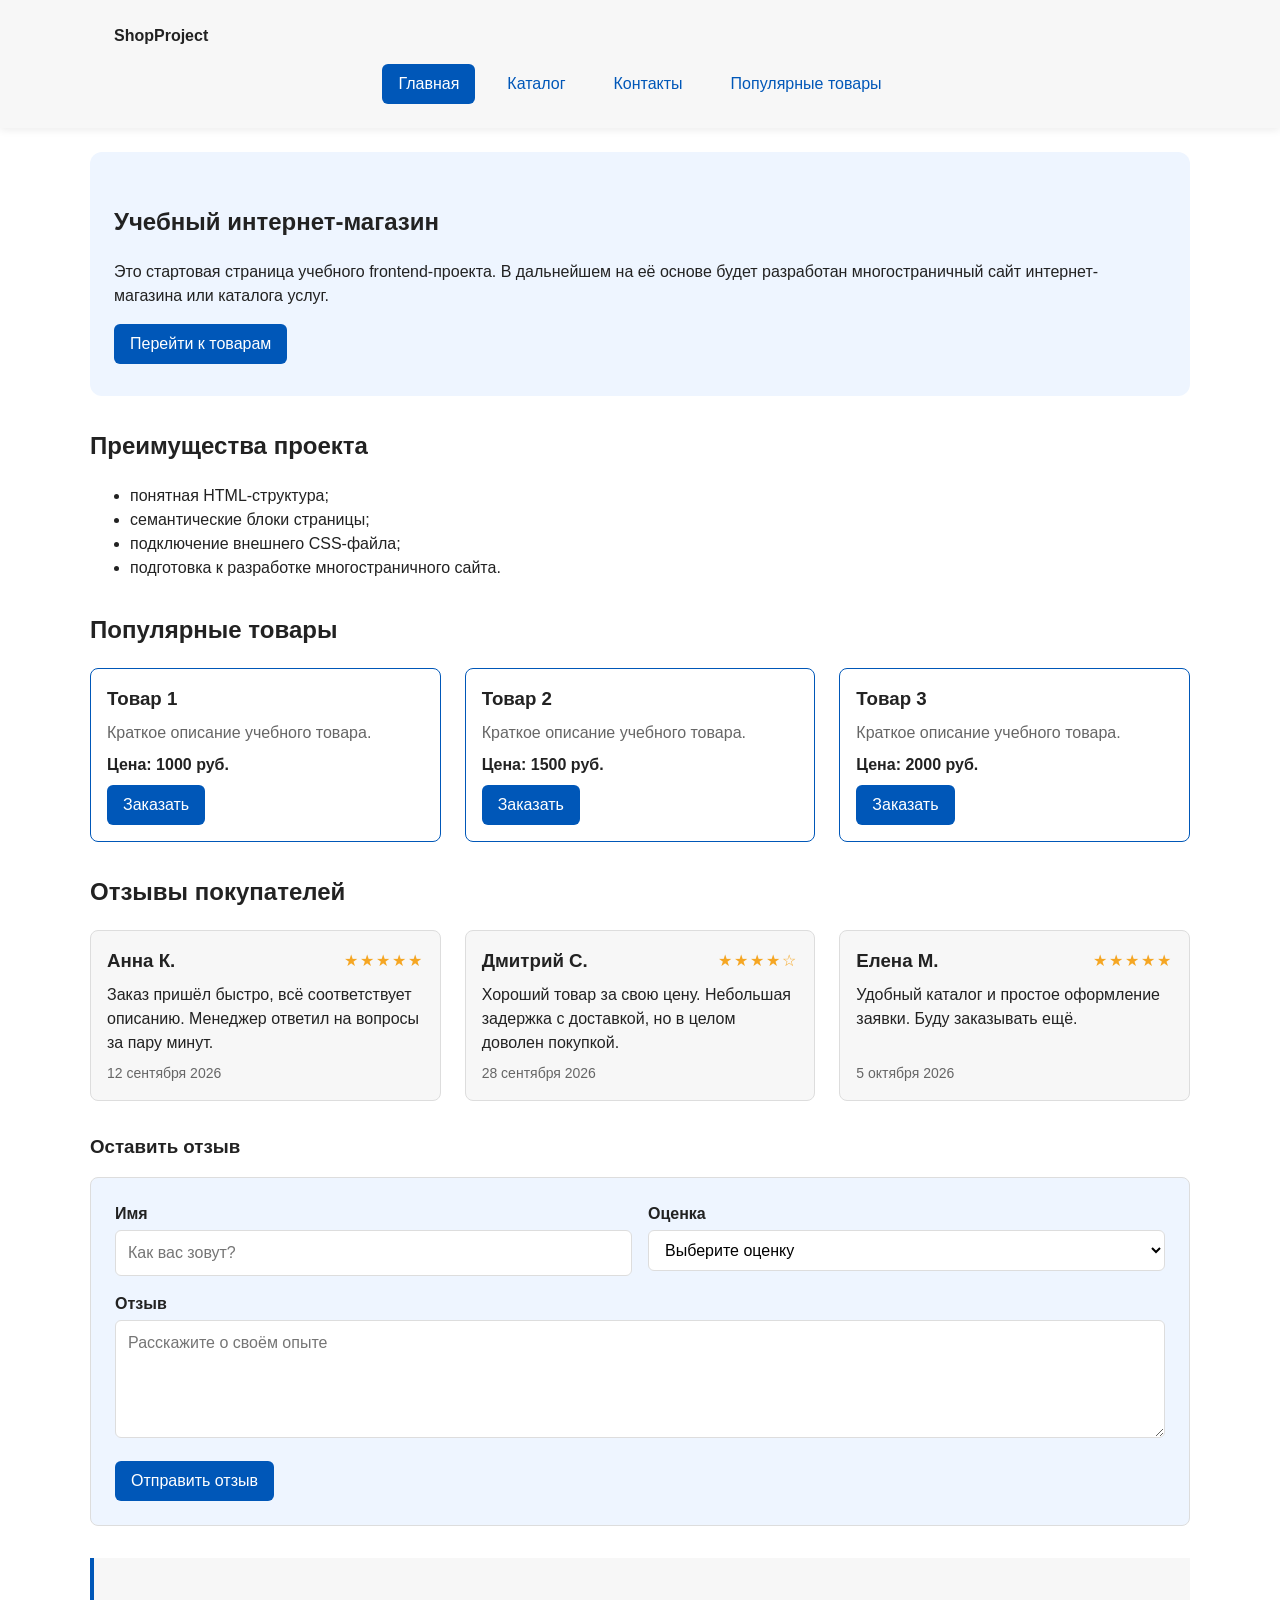
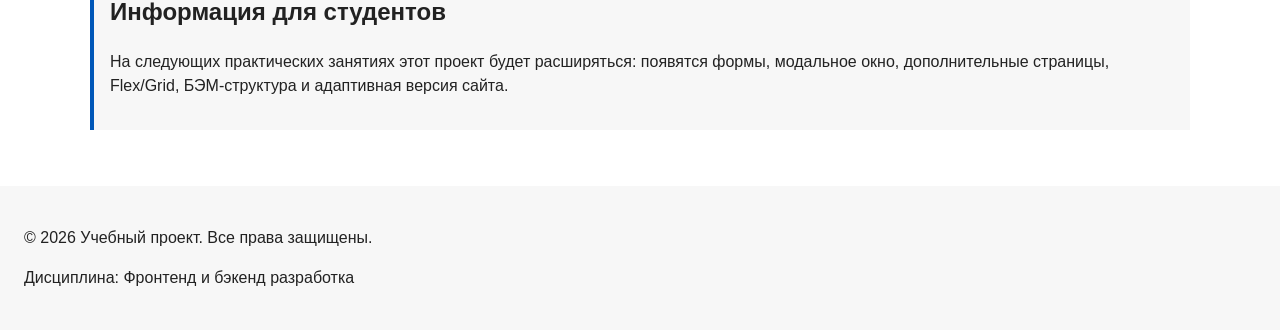
==== commit f9d2aa85: "Add fichi" ====
--- a/index.html
+++ b/index.html
@@ -3,7 +3,7 @@
 <head>
   <meta charset="UTF-8">
   <meta name="viewport" content="width=device-width, initial-scale=1.0">
-  <title>Каталог товаров</title>
+  <title>Главная страница</title>
   <link rel="stylesheet" href="css/style.css">
   <script src="js/main.js" defer></script>
   <meta property="og:type" content="website">
@@ -63,7 +63,7 @@
     <section class="section" id="popular">
       <h2>Популярные товары</h2>
 
-      <!-- ЗАМЕНЕНО: products-grid -> products-container -->
+   
       <div class="products-container">
         <article class="product-card product-card--featured">
           <h3 class="product-card__title">Товар 1</h3>
@@ -106,6 +106,77 @@
       </div>
     </section>
 
+    <section class="section" id="reviews">
+      <h2>Отзывы покупателей</h2>
+
+      <div class="reviews-list">
+        <article class="review-card">
+          <header class="review-card__header">
+            <h3 class="review-card__author">Анна К.</h3>
+            <p class="review-card__rating" aria-label="Оценка: 5 из 5">★★★★★</p>
+          </header>
+          <p class="review-card__text">Заказ пришёл быстро, всё соответствует описанию. Менеджер ответил на вопросы за пару минут.</p>
+          <p class="review-card__date">12 сентября 2026</p>
+        </article>
+
+        <article class="review-card">
+          <header class="review-card__header">
+            <h3 class="review-card__author">Дмитрий С.</h3>
+            <p class="review-card__rating" aria-label="Оценка: 4 из 5">★★★★☆</p>
+          </header>
+          <p class="review-card__text">Хороший товар за свою цену. Небольшая задержка с доставкой, но в целом доволен покупкой.</p>
+          <p class="review-card__date">28 сентября 2026</p>
+        </article>
+
+        <article class="review-card">
+          <header class="review-card__header">
+            <h3 class="review-card__author">Елена М.</h3>
+            <p class="review-card__rating" aria-label="Оценка: 5 из 5">★★★★★</p>
+          </header>
+          <p class="review-card__text">Удобный каталог и простое оформление заявки. Буду заказывать ещё.</p>
+          <p class="review-card__date">5 октября 2026</p>
+        </article>
+      </div>
+
+      <h3 class="reviews-form-title">Оставить отзыв</h3>
+
+      <form class="review-form" id="review-form" action="#" method="post" novalidate>
+        <div class="review-form__field">
+          <label class="review-form__label" for="review-name">Имя</label>
+          <input class="review-form__input" id="review-name" name="name" type="text"
+                 placeholder="Как вас зовут?" minlength="2" maxlength="40"
+                 autocomplete="given-name" required>
+          <small class="review-form__error" data-error-for="review-name" hidden></small>
+        </div>
+
+        <div class="review-form__field">
+          <label class="review-form__label" for="review-rating">Оценка</label>
+          <select class="review-form__input" id="review-rating" name="rating" required>
+            <option value="">Выберите оценку</option>
+            <option value="5">★★★★★ — отлично</option>
+            <option value="4">★★★★☆ — хорошо</option>
+            <option value="3">★★★☆☆ — нормально</option>
+            <option value="2">★★☆☆☆ — плохо</option>
+            <option value="1">★☆☆☆☆ — ужасно</option>
+          </select>
+          <small class="review-form__error" data-error-for="review-rating" hidden></small>
+        </div>
+
+        <div class="review-form__field review-form__field--wide">
+          <label class="review-form__label" for="review-text">Отзыв</label>
+          <textarea class="review-form__input" id="review-text" name="text" rows="4"
+                    placeholder="Расскажите о своём опыте" minlength="10" maxlength="500" required></textarea>
+          <small class="review-form__error" data-error-for="review-text" hidden></small>
+        </div>
+
+        <div class="review-form__actions">
+          <button class="button button--primary" type="submit">Отправить отзыв</button>
+        </div>
+      </form>
+
+      <p class="success-message" id="review-success" hidden>Спасибо! Ваш отзыв добавлен.</p>
+    </section>
+
     <aside class="aside-info">
       <h2>Информация для студентов</h2>
       <p>
@@ -123,6 +194,7 @@
 
   <dialog class="order-dialog" id="order-dialog" aria-labelledby="order-dialog-title">
     <h2 class="order-dialog__title" id="order-dialog-title">Оформление заявки</h2>
+    <p class="order-dialog__product" id="order-dialog-product"></p>
 
     <form class="order-form" id="order-form" action="#" method="post" novalidate>
       <input id="selected-product" name="selected-product" type="hidden">
@@ -226,5 +298,7 @@
   <p class="success-message" id="success-message" hidden>
     Форма успешно отправлена!
   </p>
+
+  <button class="back-to-top" id="back-to-top" type="button" aria-label="Наверх" hidden>↑</button>
 </body>
 </html>
--- a/css/style.css
+++ b/css/style.css
@@ -282,6 +282,7 @@
    ========================================= */
 html {
   scroll-behavior: smooth;
+  scroll-padding-top: 130px;
 }
 
 :target {
@@ -293,7 +294,11 @@
    8. Навигация сайта (БЭМ)
    ========================================= */
 .site-header {
+    position: sticky;
+    top: 0;
+    z-index: 100;
     background-color: var(--color-surface);
+    box-shadow: 0 2px 8px rgba(0, 0, 0, 0.08);
 }
 
 .site-header__inner {
@@ -402,4 +407,204 @@
   border: 1px solid var(--color-border);
   border-radius: var(--radius-sm);
   font: inherit;
-}+}
+
+.products-container {
+  display: grid;
+  grid-template-columns: repeat(auto-fit, minmax(220px, 1fr));
+  gap: var(--space-lg);
+}
+
+@media (max-width: 768px) {
+  .catalog-layout {
+    grid-template-columns: 1fr;
+    grid-template-areas:
+      "filters"
+      "products";
+  }
+}
+
+/* =========================================
+   11. Отзывы
+   ========================================= */
+.reviews-list {
+  display: grid;
+  grid-template-columns: repeat(auto-fit, minmax(260px, 1fr));
+  gap: var(--space-lg);
+}
+
+.review-card {
+  display: flex;
+  flex-direction: column;
+  gap: var(--space-sm);
+  padding: var(--space-md);
+  border: 1px solid var(--color-border);
+  border-radius: var(--radius-md);
+  background-color: var(--color-surface);
+}
+
+.review-card__header {
+  display: flex;
+  justify-content: space-between;
+  align-items: center;
+  gap: var(--space-sm);
+}
+
+.review-card__author {
+  margin: 0;
+}
+
+.review-card__rating {
+  margin: 0;
+  color: #f5a623;
+  letter-spacing: 2px;
+  white-space: nowrap;
+}
+
+.review-card__text {
+  margin: 0;
+}
+
+.review-card__date {
+  margin: auto 0 0;
+  font-size: 14px;
+  color: var(--color-muted);
+}
+
+/* =========================================
+   12. Кнопка «Наверх»
+   ========================================= */
+.back-to-top {
+  position: fixed;
+  right: var(--space-lg);
+  bottom: var(--space-lg);
+  z-index: 90;
+  width: 48px;
+  height: 48px;
+  border: none;
+  border-radius: 50%;
+  font-size: 24px;
+  line-height: 1;
+  color: var(--color-white);
+  background-color: var(--color-primary);
+  box-shadow: 0 4px 12px rgba(0, 0, 0, 0.25);
+  cursor: pointer;
+  transition: opacity 0.3s, transform 0.3s, background-color 0.2s;
+}
+
+.back-to-top[hidden] {
+  display: none;
+}
+
+.back-to-top:hover {
+  background-color: var(--color-primary-dark);
+  transform: translateY(-2px);
+}
+
+.back-to-top:focus-visible {
+  outline: 2px solid var(--color-primary);
+  outline-offset: 3px;
+}
+
+/* =========================================
+   13. Форма отзыва
+   ========================================= */
+.reviews-form-title {
+  margin: var(--space-xl) 0 var(--space-md);
+}
+
+.review-form {
+  display: grid;
+  grid-template-columns: 1fr 1fr;
+  gap: var(--space-md);
+  padding: var(--space-lg);
+  border: 1px solid var(--color-border);
+  border-radius: var(--radius-md);
+  background-color: var(--color-surface-accent);
+}
+
+.review-form__field--wide,
+.review-form__actions {
+  grid-column: 1 / -1;
+}
+
+.review-form__label {
+  display: block;
+  margin-bottom: var(--space-xs);
+  font-weight: 700;
+}
+
+.review-form__input {
+  width: 100%;
+  padding: 10px 12px;
+  border: 1px solid var(--color-border);
+  border-radius: var(--radius-sm);
+  font: inherit;
+  background-color: var(--color-white);
+}
+
+.review-form__input:hover {
+  border-color: var(--color-primary);
+}
+
+.review-form__input:focus-visible {
+  outline: 2px solid var(--color-primary);
+  outline-offset: 3px;
+}
+
+.review-form__input[aria-invalid="true"] {
+  border-color: var(--color-danger);
+}
+
+.review-form__error {
+  display: block;
+  margin-top: var(--space-xs);
+  color: var(--color-danger);
+}
+
+.review-form__error[hidden] {
+  display: none;
+}
+
+.review-card--new {
+  animation: review-appear 0.5s ease;
+}
+
+@keyframes review-appear {
+  from { opacity: 0; transform: translateY(12px); }
+  to   { opacity: 1; transform: none; }
+}
+
+@media (max-width: 768px) {
+  .review-form {
+    grid-template-columns: 1fr;
+  }
+}
+
+/* =========================================
+   14. Изображение в карточке товара
+   ========================================= */
+.product-card__media {
+  margin: 0;
+  aspect-ratio: 4 / 3;
+  overflow: hidden;
+  border-radius: var(--radius-sm);
+  background-color: var(--color-surface-accent);
+}
+
+.product-card__image {
+  display: block;
+  width: 100%;
+  height: 100%;
+  object-fit: cover;
+}
+
+.order-dialog__product {
+  margin: 0 0 var(--space-md);
+  font-weight: 700;
+  color: var(--color-primary);
+}
+
+.order-dialog__product:empty {
+  display: none;
+}
